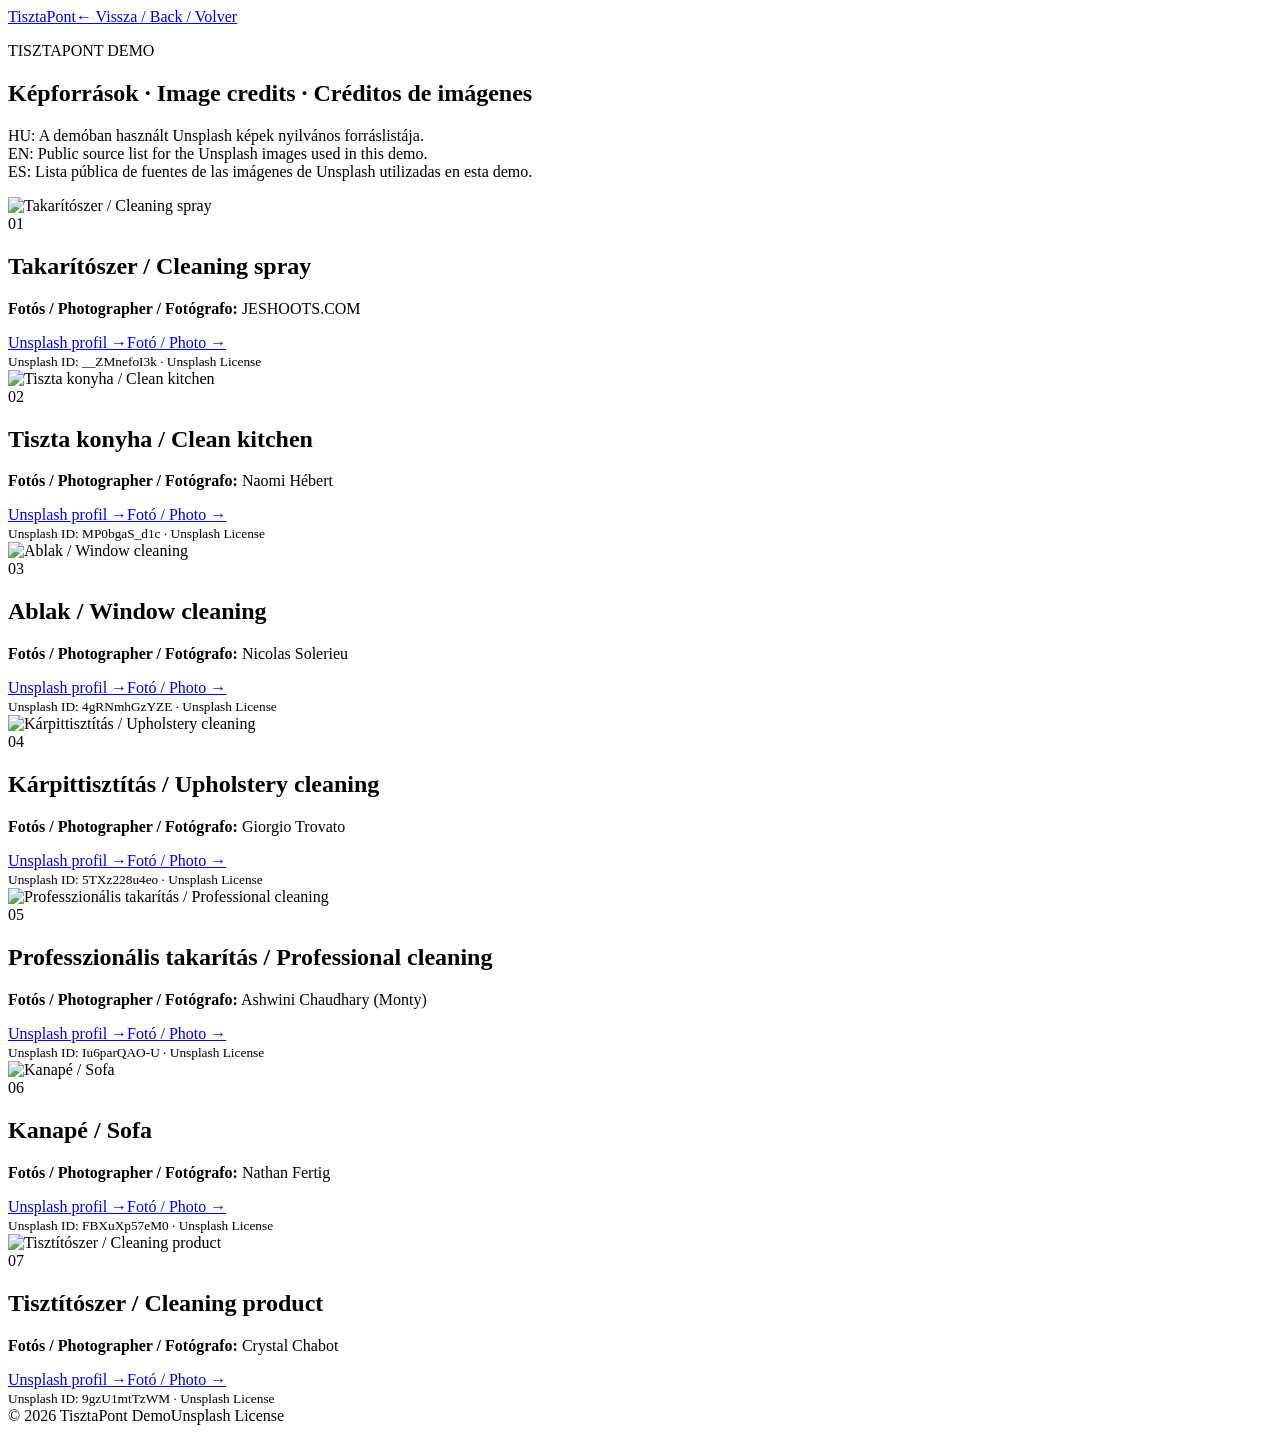
==== kepforrasok.html @ a5cf73e0 "Create kepforrasok.html" ====
<!DOCTYPE html><html lang="hu"><head><meta charset="UTF-8"><meta name="viewport" content="width=device-width,initial-scale=1.0"><title>TisztaPont – Képforrások</title><link rel="stylesheet" href="style.css"></head><body class="sources-page"><header class="header"><div class="container sources-nav"><a href="index.html" class="brand">Tiszta<span>Pont</span></a><a href="index.html" class="sources-back">← Vissza / Back / Volver</a></div></header><main><section class="sources-hero"><div class="container"><p class="kicker">TISZTAPONT DEMO</p><h1>Képforrások · Image credits · Créditos de imágenes</h1><p>HU: A demóban használt Unsplash képek nyilvános forráslistája.<br>EN: Public source list for the Unsplash images used in this demo.<br>ES: Lista pública de fuentes de las imágenes de Unsplash utilizadas en esta demo.</p></div></section><section class="section"><div class="container sources-grid"><article class="source-card"><img src="https://images.unsplash.com/photo-1563453392212-326f5e854473?auto=format&fit=crop&w=1800&q=86" alt="Takarítószer / Cleaning spray"><div class="source-body"><span class="number">01</span><h2>Takarítószer / Cleaning spray</h2><p><strong>Fotós / Photographer / Fotógrafo:</strong> JESHOOTS.COM</p><div class="source-links"><a href="https://unsplash.com/@jeshoots" target="_blank" rel="noopener noreferrer">Unsplash profil →</a><a href="https://unsplash.com/photos/__ZMnefoI3k" target="_blank" rel="noopener noreferrer">Fotó / Photo →</a></div><small>Unsplash ID: __ZMnefoI3k · Unsplash License</small></div></article><article class="source-card"><img src="https://images.unsplash.com/photo-1484154218962-a197022b5858?auto=format&fit=crop&w=1500&q=86" alt="Tiszta konyha / Clean kitchen"><div class="source-body"><span class="number">02</span><h2>Tiszta konyha / Clean kitchen</h2><p><strong>Fotós / Photographer / Fotógrafo:</strong> Naomi Hébert</p><div class="source-links"><a href="https://unsplash.com/@naomish" target="_blank" rel="noopener noreferrer">Unsplash profil →</a><a href="https://unsplash.com/photos/MP0bgaS_d1c" target="_blank" rel="noopener noreferrer">Fotó / Photo →</a></div><small>Unsplash ID: MP0bgaS_d1c · Unsplash License</small></div></article><article class="source-card"><img src="https://images.unsplash.com/photo-1527352774566-e4916e36c645?auto=format&fit=crop&w=1400&q=86" alt="Ablak / Window cleaning"><div class="source-body"><span class="number">03</span><h2>Ablak / Window cleaning</h2><p><strong>Fotós / Photographer / Fotógrafo:</strong> Nicolas Solerieu</p><div class="source-links"><a href="https://unsplash.com/@nicolassolerieu" target="_blank" rel="noopener noreferrer">Unsplash profil →</a><a href="https://unsplash.com/photos/4gRNmhGzYZE" target="_blank" rel="noopener noreferrer">Fotó / Photo →</a></div><small>Unsplash ID: 4gRNmhGzYZE · Unsplash License</small></div></article><article class="source-card"><img src="https://unsplash.com/photos/5TXz228u4eo/download?force=true" alt="Kárpittisztítás / Upholstery cleaning"><div class="source-body"><span class="number">04</span><h2>Kárpittisztítás / Upholstery cleaning</h2><p><strong>Fotós / Photographer / Fotógrafo:</strong> Giorgio Trovato</p><div class="source-links"><a href="https://unsplash.com/@giorgiotrovato" target="_blank" rel="noopener noreferrer">Unsplash profil →</a><a href="https://unsplash.com/photos/5TXz228u4eo" target="_blank" rel="noopener noreferrer">Fotó / Photo →</a></div><small>Unsplash ID: 5TXz228u4eo · Unsplash License</small></div></article><article class="source-card"><img src="https://unsplash.com/photos/Iu6parQAO-U/download?force=true" alt="Professzionális takarítás / Professional cleaning"><div class="source-body"><span class="number">05</span><h2>Professzionális takarítás / Professional cleaning</h2><p><strong>Fotós / Photographer / Fotógrafo:</strong> Ashwini Chaudhary (Monty)</p><div class="source-links"><a href="https://unsplash.com/@suicide_chewbacca" target="_blank" rel="noopener noreferrer">Unsplash profil →</a><a href="https://unsplash.com/photos/Iu6parQAO-U" target="_blank" rel="noopener noreferrer">Fotó / Photo →</a></div><small>Unsplash ID: Iu6parQAO-U · Unsplash License</small></div></article><article class="source-card"><img src="https://unsplash.com/photos/FBXuXp57eM0/download?force=true" alt="Kanapé / Sofa"><div class="source-body"><span class="number">06</span><h2>Kanapé / Sofa</h2><p><strong>Fotós / Photographer / Fotógrafo:</strong> Nathan Fertig</p><div class="source-links"><a href="https://unsplash.com/@nathanfertig" target="_blank" rel="noopener noreferrer">Unsplash profil →</a><a href="https://unsplash.com/photos/FBXuXp57eM0" target="_blank" rel="noopener noreferrer">Fotó / Photo →</a></div><small>Unsplash ID: FBXuXp57eM0 · Unsplash License</small></div></article><article class="source-card"><img src="https://unsplash.com/photos/9gzU1mtTzWM/download?force=true" alt="Tisztítószer / Cleaning product"><div class="source-body"><span class="number">07</span><h2>Tisztítószer / Cleaning product</h2><p><strong>Fotós / Photographer / Fotógrafo:</strong> Crystal Chabot</p><div class="source-links"><a href="https://unsplash.com/@crystalchabot" target="_blank" rel="noopener noreferrer">Unsplash profil →</a><a href="https://unsplash.com/photos/9gzU1mtTzWM" target="_blank" rel="noopener noreferrer">Fotó / Photo →</a></div><small>Unsplash ID: 9gzU1mtTzWM · Unsplash License</small></div></article></div></section></main><footer class="footer"><div class="container footer-bottom"><span>© 2026 TisztaPont Demo</span><span>Unsplash License</span></div></footer></body></html>
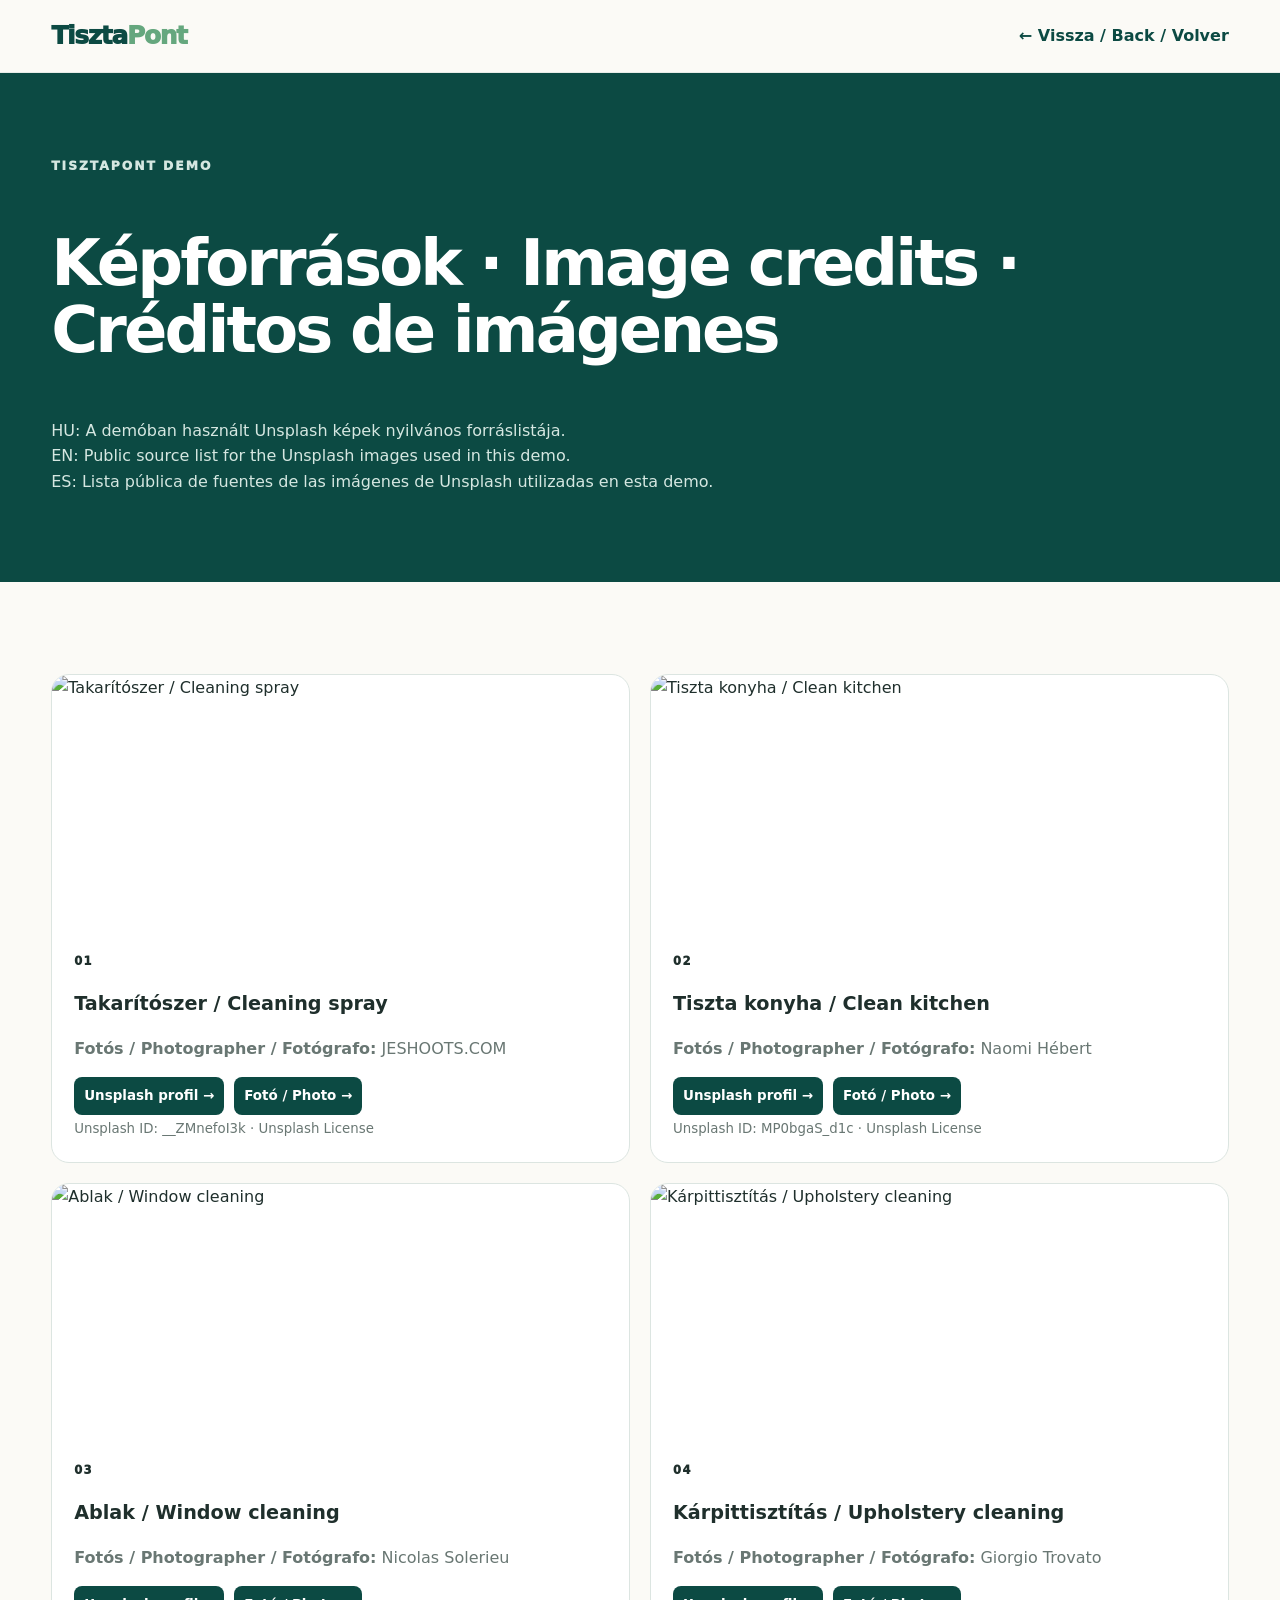
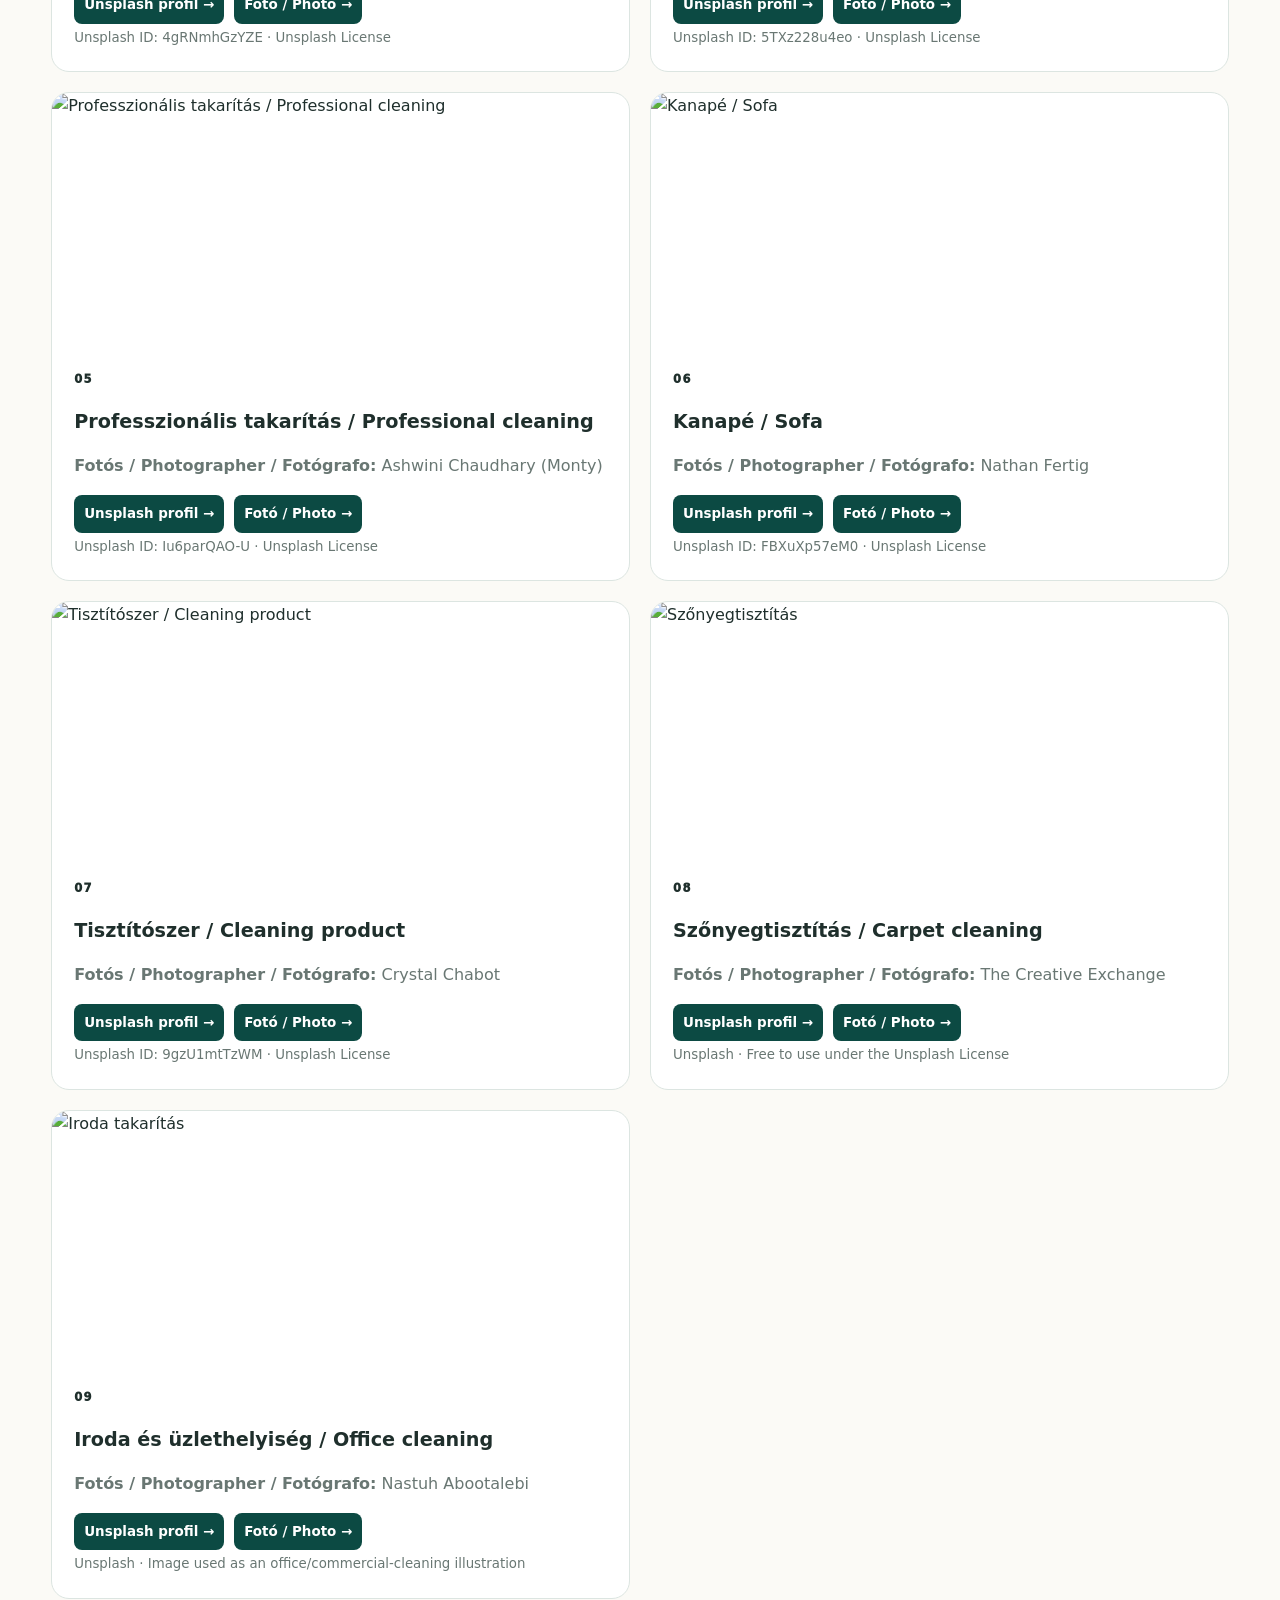
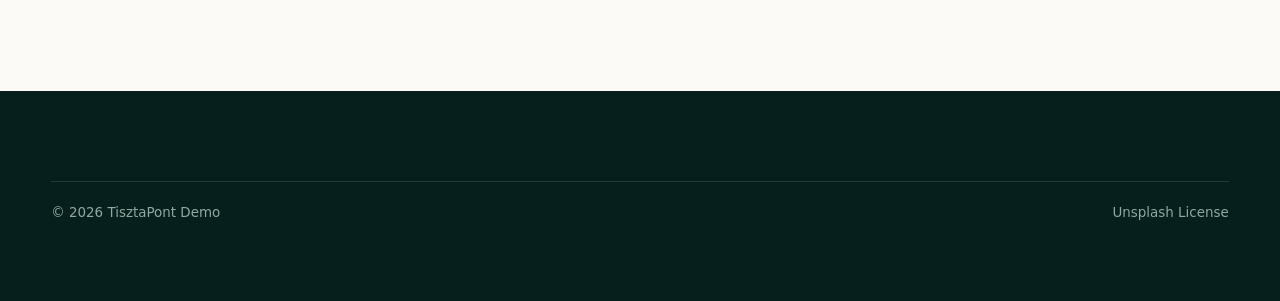
==== commit bf894d21: "Update kepforrasok.html" ====
--- a/kepforrasok.html
+++ b/kepforrasok.html
@@ -1 +1,4 @@
-<!DOCTYPE html><html lang="hu"><head><meta charset="UTF-8"><meta name="viewport" content="width=device-width,initial-scale=1.0"><title>TisztaPont – Képforrások</title><link rel="stylesheet" href="style.css"></head><body class="sources-page"><header class="header"><div class="container sources-nav"><a href="index.html" class="brand">Tiszta<span>Pont</span></a><a href="index.html" class="sources-back">← Vissza / Back / Volver</a></div></header><main><section class="sources-hero"><div class="container"><p class="kicker">TISZTAPONT DEMO</p><h1>Képforrások · Image credits · Créditos de imágenes</h1><p>HU: A demóban használt Unsplash képek nyilvános forráslistája.<br>EN: Public source list for the Unsplash images used in this demo.<br>ES: Lista pública de fuentes de las imágenes de Unsplash utilizadas en esta demo.</p></div></section><section class="section"><div class="container sources-grid"><article class="source-card"><img src="https://images.unsplash.com/photo-1563453392212-326f5e854473?auto=format&fit=crop&w=1800&q=86" alt="Takarítószer / Cleaning spray"><div class="source-body"><span class="number">01</span><h2>Takarítószer / Cleaning spray</h2><p><strong>Fotós / Photographer / Fotógrafo:</strong> JESHOOTS.COM</p><div class="source-links"><a href="https://unsplash.com/@jeshoots" target="_blank" rel="noopener noreferrer">Unsplash profil →</a><a href="https://unsplash.com/photos/__ZMnefoI3k" target="_blank" rel="noopener noreferrer">Fotó / Photo →</a></div><small>Unsplash ID: __ZMnefoI3k · Unsplash License</small></div></article><article class="source-card"><img src="https://images.unsplash.com/photo-1484154218962-a197022b5858?auto=format&fit=crop&w=1500&q=86" alt="Tiszta konyha / Clean kitchen"><div class="source-body"><span class="number">02</span><h2>Tiszta konyha / Clean kitchen</h2><p><strong>Fotós / Photographer / Fotógrafo:</strong> Naomi Hébert</p><div class="source-links"><a href="https://unsplash.com/@naomish" target="_blank" rel="noopener noreferrer">Unsplash profil →</a><a href="https://unsplash.com/photos/MP0bgaS_d1c" target="_blank" rel="noopener noreferrer">Fotó / Photo →</a></div><small>Unsplash ID: MP0bgaS_d1c · Unsplash License</small></div></article><article class="source-card"><img src="https://images.unsplash.com/photo-1527352774566-e4916e36c645?auto=format&fit=crop&w=1400&q=86" alt="Ablak / Window cleaning"><div class="source-body"><span class="number">03</span><h2>Ablak / Window cleaning</h2><p><strong>Fotós / Photographer / Fotógrafo:</strong> Nicolas Solerieu</p><div class="source-links"><a href="https://unsplash.com/@nicolassolerieu" target="_blank" rel="noopener noreferrer">Unsplash profil →</a><a href="https://unsplash.com/photos/4gRNmhGzYZE" target="_blank" rel="noopener noreferrer">Fotó / Photo →</a></div><small>Unsplash ID: 4gRNmhGzYZE · Unsplash License</small></div></article><article class="source-card"><img src="https://unsplash.com/photos/5TXz228u4eo/download?force=true" alt="Kárpittisztítás / Upholstery cleaning"><div class="source-body"><span class="number">04</span><h2>Kárpittisztítás / Upholstery cleaning</h2><p><strong>Fotós / Photographer / Fotógrafo:</strong> Giorgio Trovato</p><div class="source-links"><a href="https://unsplash.com/@giorgiotrovato" target="_blank" rel="noopener noreferrer">Unsplash profil →</a><a href="https://unsplash.com/photos/5TXz228u4eo" target="_blank" rel="noopener noreferrer">Fotó / Photo →</a></div><small>Unsplash ID: 5TXz228u4eo · Unsplash License</small></div></article><article class="source-card"><img src="https://unsplash.com/photos/Iu6parQAO-U/download?force=true" alt="Professzionális takarítás / Professional cleaning"><div class="source-body"><span class="number">05</span><h2>Professzionális takarítás / Professional cleaning</h2><p><strong>Fotós / Photographer / Fotógrafo:</strong> Ashwini Chaudhary (Monty)</p><div class="source-links"><a href="https://unsplash.com/@suicide_chewbacca" target="_blank" rel="noopener noreferrer">Unsplash profil →</a><a href="https://unsplash.com/photos/Iu6parQAO-U" target="_blank" rel="noopener noreferrer">Fotó / Photo →</a></div><small>Unsplash ID: Iu6parQAO-U · Unsplash License</small></div></article><article class="source-card"><img src="https://unsplash.com/photos/FBXuXp57eM0/download?force=true" alt="Kanapé / Sofa"><div class="source-body"><span class="number">06</span><h2>Kanapé / Sofa</h2><p><strong>Fotós / Photographer / Fotógrafo:</strong> Nathan Fertig</p><div class="source-links"><a href="https://unsplash.com/@nathanfertig" target="_blank" rel="noopener noreferrer">Unsplash profil →</a><a href="https://unsplash.com/photos/FBXuXp57eM0" target="_blank" rel="noopener noreferrer">Fotó / Photo →</a></div><small>Unsplash ID: FBXuXp57eM0 · Unsplash License</small></div></article><article class="source-card"><img src="https://unsplash.com/photos/9gzU1mtTzWM/download?force=true" alt="Tisztítószer / Cleaning product"><div class="source-body"><span class="number">07</span><h2>Tisztítószer / Cleaning product</h2><p><strong>Fotós / Photographer / Fotógrafo:</strong> Crystal Chabot</p><div class="source-links"><a href="https://unsplash.com/@crystalchabot" target="_blank" rel="noopener noreferrer">Unsplash profil →</a><a href="https://unsplash.com/photos/9gzU1mtTzWM" target="_blank" rel="noopener noreferrer">Fotó / Photo →</a></div><small>Unsplash ID: 9gzU1mtTzWM · Unsplash License</small></div></article></div></section></main><footer class="footer"><div class="container footer-bottom"><span>© 2026 TisztaPont Demo</span><span>Unsplash License</span></div></footer></body></html>
+<!DOCTYPE html><html lang="hu"><head><meta charset="UTF-8"><meta name="viewport" content="width=device-width,initial-scale=1.0"><title>TisztaPont – Képforrások</title><link rel="stylesheet" href="style.css"></head><body class="sources-page"><header class="header"><div class="container sources-nav"><a href="index.html" class="brand">Tiszta<span>Pont</span></a><a href="index.html" class="sources-back">← Vissza / Back / Volver</a></div></header><main><section class="sources-hero"><div class="container"><p class="kicker">TISZTAPONT DEMO</p><h1>Képforrások · Image credits · Créditos de imágenes</h1><p>HU: A demóban használt Unsplash képek nyilvános forráslistája.<br>EN: Public source list for the Unsplash images used in this demo.<br>ES: Lista pública de fuentes de las imágenes de Unsplash utilizadas en esta demo.</p></div></section><section class="section"><div class="container sources-grid"><article class="source-card"><img src="https://images.unsplash.com/photo-1563453392212-326f5e854473?auto=format&fit=crop&w=1800&q=86" alt="Takarítószer / Cleaning spray"><div class="source-body"><span class="number">01</span><h2>Takarítószer / Cleaning spray</h2><p><strong>Fotós / Photographer / Fotógrafo:</strong> JESHOOTS.COM</p><div class="source-links"><a href="https://unsplash.com/@jeshoots" target="_blank" rel="noopener noreferrer">Unsplash profil →</a><a href="https://unsplash.com/photos/__ZMnefoI3k" target="_blank" rel="noopener noreferrer">Fotó / Photo →</a></div><small>Unsplash ID: __ZMnefoI3k · Unsplash License</small></div></article><article class="source-card"><img src="https://images.unsplash.com/photo-1484154218962-a197022b5858?auto=format&fit=crop&w=1500&q=86" alt="Tiszta konyha / Clean kitchen"><div class="source-body"><span class="number">02</span><h2>Tiszta konyha / Clean kitchen</h2><p><strong>Fotós / Photographer / Fotógrafo:</strong> Naomi Hébert</p><div class="source-links"><a href="https://unsplash.com/@naomish" target="_blank" rel="noopener noreferrer">Unsplash profil →</a><a href="https://unsplash.com/photos/MP0bgaS_d1c" target="_blank" rel="noopener noreferrer">Fotó / Photo →</a></div><small>Unsplash ID: MP0bgaS_d1c · Unsplash License</small></div></article><article class="source-card"><img src="https://images.unsplash.com/photo-1527352774566-e4916e36c645?auto=format&fit=crop&w=1400&q=86" alt="Ablak / Window cleaning"><div class="source-body"><span class="number">03</span><h2>Ablak / Window cleaning</h2><p><strong>Fotós / Photographer / Fotógrafo:</strong> Nicolas Solerieu</p><div class="source-links"><a href="https://unsplash.com/@nicolassolerieu" target="_blank" rel="noopener noreferrer">Unsplash profil →</a><a href="https://unsplash.com/photos/4gRNmhGzYZE" target="_blank" rel="noopener noreferrer">Fotó / Photo →</a></div><small>Unsplash ID: 4gRNmhGzYZE · Unsplash License</small></div></article><article class="source-card"><img src="https://unsplash.com/photos/5TXz228u4eo/download?force=true" alt="Kárpittisztítás / Upholstery cleaning"><div class="source-body"><span class="number">04</span><h2>Kárpittisztítás / Upholstery cleaning</h2><p><strong>Fotós / Photographer / Fotógrafo:</strong> Giorgio Trovato</p><div class="source-links"><a href="https://unsplash.com/@giorgiotrovato" target="_blank" rel="noopener noreferrer">Unsplash profil →</a><a href="https://unsplash.com/photos/5TXz228u4eo" target="_blank" rel="noopener noreferrer">Fotó / Photo →</a></div><small>Unsplash ID: 5TXz228u4eo · Unsplash License</small></div></article><article class="source-card"><img src="https://unsplash.com/photos/Iu6parQAO-U/download?force=true" alt="Professzionális takarítás / Professional cleaning"><div class="source-body"><span class="number">05</span><h2>Professzionális takarítás / Professional cleaning</h2><p><strong>Fotós / Photographer / Fotógrafo:</strong> Ashwini Chaudhary (Monty)</p><div class="source-links"><a href="https://unsplash.com/@suicide_chewbacca" target="_blank" rel="noopener noreferrer">Unsplash profil →</a><a href="https://unsplash.com/photos/Iu6parQAO-U" target="_blank" rel="noopener noreferrer">Fotó / Photo →</a></div><small>Unsplash ID: Iu6parQAO-U · Unsplash License</small></div></article><article class="source-card"><img src="https://unsplash.com/photos/FBXuXp57eM0/download?force=true" alt="Kanapé / Sofa"><div class="source-body"><span class="number">06</span><h2>Kanapé / Sofa</h2><p><strong>Fotós / Photographer / Fotógrafo:</strong> Nathan Fertig</p><div class="source-links"><a href="https://unsplash.com/@nathanfertig" target="_blank" rel="noopener noreferrer">Unsplash profil →</a><a href="https://unsplash.com/photos/FBXuXp57eM0" target="_blank" rel="noopener noreferrer">Fotó / Photo →</a></div><small>Unsplash ID: FBXuXp57eM0 · Unsplash License</small></div></article><article class="source-card"><img src="https://unsplash.com/photos/9gzU1mtTzWM/download?force=true" alt="Tisztítószer / Cleaning product"><div class="source-body"><span class="number">07</span><h2>Tisztítószer / Cleaning product</h2><p><strong>Fotós / Photographer / Fotógrafo:</strong> Crystal Chabot</p><div class="source-links"><a href="https://unsplash.com/@crystalchabot" target="_blank" rel="noopener noreferrer">Unsplash profil →</a><a href="https://unsplash.com/photos/9gzU1mtTzWM" target="_blank" rel="noopener noreferrer">Fotó / Photo →</a></div><small>Unsplash ID: 9gzU1mtTzWM · Unsplash License</small></div></article>
+<article class="source-card"><img src="https://images.unsplash.com/photo-1527515637462-cff94eecc1ac?auto=format&fit=crop&w=1400&q=86" alt="Szőnyegtisztítás"><div class="source-body"><span class="number">08</span><h2>Szőnyegtisztítás / Carpet cleaning</h2><p><strong>Fotós / Photographer / Fotógrafo:</strong> The Creative Exchange</p><div class="source-links"><a href="https://unsplash.com/@thecreative_exchange" target="_blank" rel="noopener noreferrer">Unsplash profil →</a><a href="https://unsplash.com/photos/a-person-using-a-vacuum-to-clean-a-carpet-cpIgNaazQ6w" target="_blank" rel="noopener noreferrer">Fotó / Photo →</a></div><small>Unsplash · Free to use under the Unsplash License</small></div></article>
+<article class="source-card"><img src="https://images.unsplash.com/photo-1524758631624-e2822e304c36?auto=format&fit=crop&w=1400&q=86" alt="Iroda takarítás"><div class="source-body"><span class="number">09</span><h2>Iroda és üzlethelyiség / Office cleaning</h2><p><strong>Fotós / Photographer / Fotógrafo:</strong> Nastuh Abootalebi</p><div class="source-links"><a href="https://unsplash.com/@sunday_digital" target="_blank" rel="noopener noreferrer">Unsplash profil →</a><a href="https://unsplash.com/photos/green-leafed-plant-beside-white-wooden-table-eHD8Y1Znfpk" target="_blank" rel="noopener noreferrer">Fotó / Photo →</a></div><small>Unsplash · Image used as an office/commercial-cleaning illustration</small></div></article>
+</div></section></main><footer class="footer"><div class="container footer-bottom"><span>© 2026 TisztaPont Demo</span><span>Unsplash License</span></div></footer></body></html>
--- a/style.css
+++ b/style.css
@@ -0,0 +1,25 @@
+:root{
+  --green:#0c4a43;--green2:#083832;--mint:#dff3ec;--mint2:#eef9f5;--lime:#c7e66b;
+  --cream:#fbfaf6;--text:#1f2f2c;--muted:#697773;--line:#dce5e1;--white:#fff;
+  --shadow:0 18px 45px rgba(12,74,67,.12)
+}
+*{box-sizing:border-box}html{scroll-behavior:smooth}body{margin:0;font-family:Inter,ui-sans-serif,system-ui,-apple-system,Segoe UI,Arial,sans-serif;color:var(--text);background:var(--cream);line-height:1.6}img{display:block;max-width:100%}a{text-decoration:none;color:inherit}.container{width:min(1180px,92%);margin:auto}
+.topline{background:var(--green2);color:#fff;font-size:.78rem;letter-spacing:.08em}.topline-inner{display:flex;justify-content:space-between;padding:8px 0}.topline a{color:var(--lime);font-weight:800}
+.header{position:sticky;top:0;z-index:50;background:rgba(251,250,246,.95);backdrop-filter:blur(12px);border-bottom:1px solid rgba(12,74,67,.08)}.nav{min-height:74px;display:flex;align-items:center;gap:28px}.brand{font-size:1.55rem;font-weight:950;letter-spacing:-.05em;color:var(--green)}.brand span{color:#65a77e}.nav nav{display:flex;gap:22px;margin-left:auto}.nav nav a{font-size:.92rem;font-weight:700}.nav nav a:hover{color:#4c8d6a}.nav-actions{display:flex;align-items:center;gap:12px}.lang{display:flex;border:1px solid var(--line);border-radius:999px;padding:3px}.lang button{border:0;background:none;padding:6px 8px;border-radius:999px;font-weight:800;color:var(--muted);cursor:pointer}.lang button.active{background:var(--green);color:#fff}
+.btn{display:inline-flex;justify-content:center;align-items:center;border:0;border-radius:12px;background:var(--green);color:#fff;padding:13px 19px;font-weight:900;cursor:pointer;transition:.2s}.btn:hover{transform:translateY(-1px);background:var(--green2)}.btn-small{padding:10px 14px}.btn-light{background:var(--lime);color:var(--green2)}.btn-light:hover{background:#d4ef7d;color:var(--green2)}.btn-full{width:100%}
+.hero{padding:80px 0 62px;background:linear-gradient(180deg,#f7fbf8, var(--cream))}.hero-grid{display:grid;grid-template-columns:1.04fr .96fr;gap:62px;align-items:center}.kicker{font-size:.77rem;letter-spacing:.16em;font-weight:950;color:#8fbf53}.kicker.dark{color:#558f68}.hero h1{font-size:clamp(3rem,6vw,5.5rem);line-height:.98;letter-spacing:-.06em;margin:12px 0 24px;max-width:760px}.hero-text{font-size:1.08rem;color:var(--muted);max-width:650px}.hero-actions{display:flex;gap:18px;align-items:center;margin:30px 0}.text-link{font-weight:900;color:var(--green)}.trust-row{display:flex;gap:30px;margin-top:35px}.trust-row div{display:flex;flex-direction:column}.trust-row strong{font-size:1.45rem;color:var(--green)}.trust-row span{font-size:.84rem;color:var(--muted)}.hero-visual{position:relative}.hero-photo{border-radius:34px 34px 8px 34px;overflow:hidden;box-shadow:var(--shadow);background:var(--mint)}.hero-photo img{width:100%;height:620px;object-fit:cover}.floating-card{position:absolute;left:-34px;bottom:35px;display:flex;gap:12px;align-items:center;background:#fff;padding:16px 20px;border-radius:16px;box-shadow:var(--shadow)}.floating-card>span{font-size:1.7rem}.floating-card div{display:flex;flex-direction:column}.floating-card small{color:var(--muted)}
+.service-strip{background:var(--green);color:#fff}.service-strip-inner{display:grid;grid-template-columns:repeat(4,1fr);gap:14px;padding:18px 0}.service-strip span{display:flex;align-items:center;gap:8px}
+.section{padding:92px 0}.section-head{margin-bottom:38px}.split-head{display:grid;grid-template-columns:1.35fr .65fr;gap:70px;align-items:end}.section-head h2,.why h2,.quote-section h2,.faq-section h2{font-size:clamp(2.2rem,4vw,3.8rem);line-height:1.05;letter-spacing:-.045em;margin:9px 0 0}.split-head>p{color:var(--muted);margin:0}
+.services-mosaic{display:grid;grid-template-columns:1.3fr 1fr 1fr;grid-auto-rows:320px;gap:14px}.service-feature{position:relative;border-radius:20px;overflow:hidden;background:#dfe8e3}.service-feature.large{grid-row:span 2}.service-feature img{width:100%;height:100%;object-fit:cover;transition:.3s}.service-feature:hover img{transform:scale(1.025)}.service-overlay{position:absolute;inset:auto 0 0;padding:70px 22px 22px;color:#fff;background:linear-gradient(transparent,rgba(4,32,28,.86))}.service-overlay span,.number{font-size:.72rem;font-weight:950;letter-spacing:.12em}.service-overlay h3,.color-card h3{font-size:1.35rem;line-height:1.12;margin:6px 0}.service-overlay p{font-size:.88rem;margin:0;color:#e3efea}.color-card{padding:28px;background:var(--green);color:#fff;display:flex;flex-direction:column;justify-content:flex-end}.color-card.light{background:var(--mint);color:var(--green2)}.big-icon{font-size:2.2rem;margin-bottom:auto}.color-card p{margin:0;color:#d7e8e2}.color-card.light p{color:var(--muted)}.mini-services{display:grid;grid-template-columns:repeat(3,1fr);gap:10px;margin-top:18px}.mini-services>span{padding:12px 14px;border:1px solid var(--line);background:#fff;border-radius:10px}
+.why{background:var(--mint2)}.why-grid{display:grid;grid-template-columns:.9fr 1.1fr;gap:70px;align-items:center}.why-photo{position:relative}.why-photo>img{width:100%;height:600px;object-fit:cover;border-radius:20px;box-shadow:var(--shadow)}.badge-card{position:absolute;right:-28px;bottom:32px;background:var(--lime);padding:20px;border-radius:16px;display:flex;flex-direction:column;color:var(--green2);box-shadow:var(--shadow)}.why-copy>p{color:var(--muted)}.why-list{margin-top:28px}.why-list>div{display:grid;grid-template-columns:52px 1fr;gap:14px;padding:17px 0;border-bottom:1px solid #cee1d9}.why-list b{width:42px;height:42px;border-radius:50%;display:grid;place-items:center;background:var(--green);color:#fff}.why-list span{display:flex;flex-direction:column}.why-list small{color:var(--muted)}
+.process-section{background:#fff}.centered{text-align:center;max-width:720px;margin:0 auto 42px}.process{display:grid;grid-template-columns:repeat(4,1fr);gap:20px}.process-step{padding:24px;border-top:4px solid var(--green);background:var(--cream)}.process-step>span{display:inline-grid;place-items:center;width:38px;height:38px;border-radius:50%;background:var(--mint);color:var(--green);font-weight:950}.process-step h3{font-size:1.05rem}.process-step p{color:var(--muted);font-size:.9rem}
+.before-after{background:var(--green);color:#fff;padding:76px 0}.before-grid{display:grid;grid-template-columns:.85fr 1.15fr;gap:60px;align-items:center}.before-grid h2{font-size:clamp(2.2rem,4vw,3.8rem);line-height:1.05;letter-spacing:-.045em}.before-grid p:not(.kicker){color:#d3e5df}.detail-photo{border-radius:22px;overflow:hidden}.detail-photo img{width:100%;height:480px;object-fit:cover}
+.quote-section{background:var(--cream)}.quote-grid{display:grid;grid-template-columns:.9fr 1.1fr;gap:70px;align-items:start}.quote-copy>p{color:var(--muted)}.contact-box{margin-top:28px;display:flex;flex-direction:column;gap:9px;background:var(--mint);padding:20px;border-radius:14px}.quote-form{background:#fff;border:1px solid var(--line);border-radius:20px;padding:28px;box-shadow:var(--shadow)}.quote-form label{display:flex;flex-direction:column;gap:6px;font-weight:800;margin-bottom:14px}.form-row{display:grid;grid-template-columns:1fr 1fr;gap:14px}.quote-form input,.quote-form select,.quote-form textarea{font:inherit;border:1px solid var(--line);border-radius:10px;padding:12px;background:#fff}.quote-form small{display:block;margin-top:9px;color:var(--muted)}
+.faq-section{background:#fff}.faq-grid{display:grid;grid-template-columns:.7fr 1.3fr;gap:70px}.faq-grid>div:first-child p{color:var(--muted)}details{border-bottom:1px solid var(--line);padding:18px 0}summary{font-weight:900;cursor:pointer}details p{color:var(--muted)}
+.web-cta{background:#173a35;color:#fff;padding:62px 0}.web-cta-inner{display:flex;align-items:center;justify-content:space-between;gap:50px}.web-cta h2{font-size:clamp(2.1rem,4vw,3.3rem);line-height:1.08;margin:7px 0 13px;max-width:760px}.web-cta p:not(.kicker){color:#cfe0da;max-width:780px;margin:0}.web-cta .btn{flex:0 0 auto;white-space:nowrap}
+.footer{background:#071f1c;color:#fff;padding:52px 0 78px}.footer-grid{display:grid;grid-template-columns:1.4fr 1fr 1fr;gap:42px}.footer-grid>div{display:flex;flex-direction:column;gap:7px}.footer-brand{color:#fff}.footer-grid p,.footer-grid a:not(.brand){color:#bdd2cb}.footer-source-link{text-decoration:underline;text-underline-offset:4px;font-weight:800}.footer-bottom{margin-top:38px;padding-top:20px;border-top:1px solid rgba(255,255,255,.12);display:flex;justify-content:space-between;color:#8fa8a0;font-size:.84rem}.mobile-bar{display:none}
+
+/* image credits */
+.sources-page{background:var(--cream)}.sources-nav{min-height:72px;display:flex;align-items:center;justify-content:space-between}.sources-back{font-weight:900;color:var(--green)}.sources-hero{background:var(--green);color:#fff;padding:72px 0}.sources-hero h1{font-size:clamp(2.4rem,5vw,4rem);line-height:1.05;letter-spacing:-.045em}.sources-hero p{color:#d5e7e1}.sources-grid{display:grid;grid-template-columns:repeat(2,1fr);gap:20px}.source-card{background:#fff;border:1px solid var(--line);border-radius:18px;overflow:hidden}.source-card img{width:100%;height:250px;object-fit:cover}.source-body{padding:22px}.source-body h2{font-size:1.2rem}.source-body p,.source-body small{color:var(--muted)}.source-links{display:flex;gap:10px;flex-wrap:wrap}.source-links a{background:var(--green);color:#fff;padding:8px 10px;border-radius:8px;font-weight:800;font-size:.84rem}
+@media(max-width:900px){.nav nav{display:none}.nav-actions{margin-left:auto}.hero-grid,.why-grid,.quote-grid,.faq-grid,.before-grid,.split-head{grid-template-columns:1fr}.services-mosaic{grid-template-columns:1fr 1fr}.service-feature.large{grid-row:span 1}.process{grid-template-columns:1fr 1fr}.why-photo>img{height:480px}.badge-card{right:15px}.service-strip-inner{grid-template-columns:1fr 1fr}.web-cta-inner{flex-direction:column;align-items:flex-start}.sources-grid{grid-template-columns:1fr 1fr}}
+@media(max-width:620px){body{padding-bottom:58px}.topline{display:none}.header .btn-small{display:none}.nav{min-height:64px}.hero{padding-top:55px}.hero h1{font-size:3.1rem}.hero-photo img{height:430px}.floating-card{left:12px;bottom:18px}.trust-row{gap:15px}.section{padding:66px 0}.services-mosaic{grid-template-columns:1fr;grid-auto-rows:300px}.mini-services{grid-template-columns:1fr}.service-strip-inner{grid-template-columns:1fr 1fr;font-size:.84rem}.process{grid-template-columns:1fr}.form-row{grid-template-columns:1fr}.why-photo>img{height:400px}.detail-photo img{height:340px}.footer-grid{grid-template-columns:1fr}.footer-bottom{flex-direction:column;gap:8px}.mobile-bar{display:grid;position:fixed;bottom:0;left:0;right:0;z-index:70;height:58px;grid-template-columns:1.4fr 1fr;background:var(--green2);box-shadow:0 -7px 24px rgba(0,0,0,.16)}.mobile-bar a{display:grid;place-items:center;color:#fff;font-weight:950}.mobile-bar a:first-child{background:var(--lime);color:var(--green2)}.sources-grid{grid-template-columns:1fr}}
